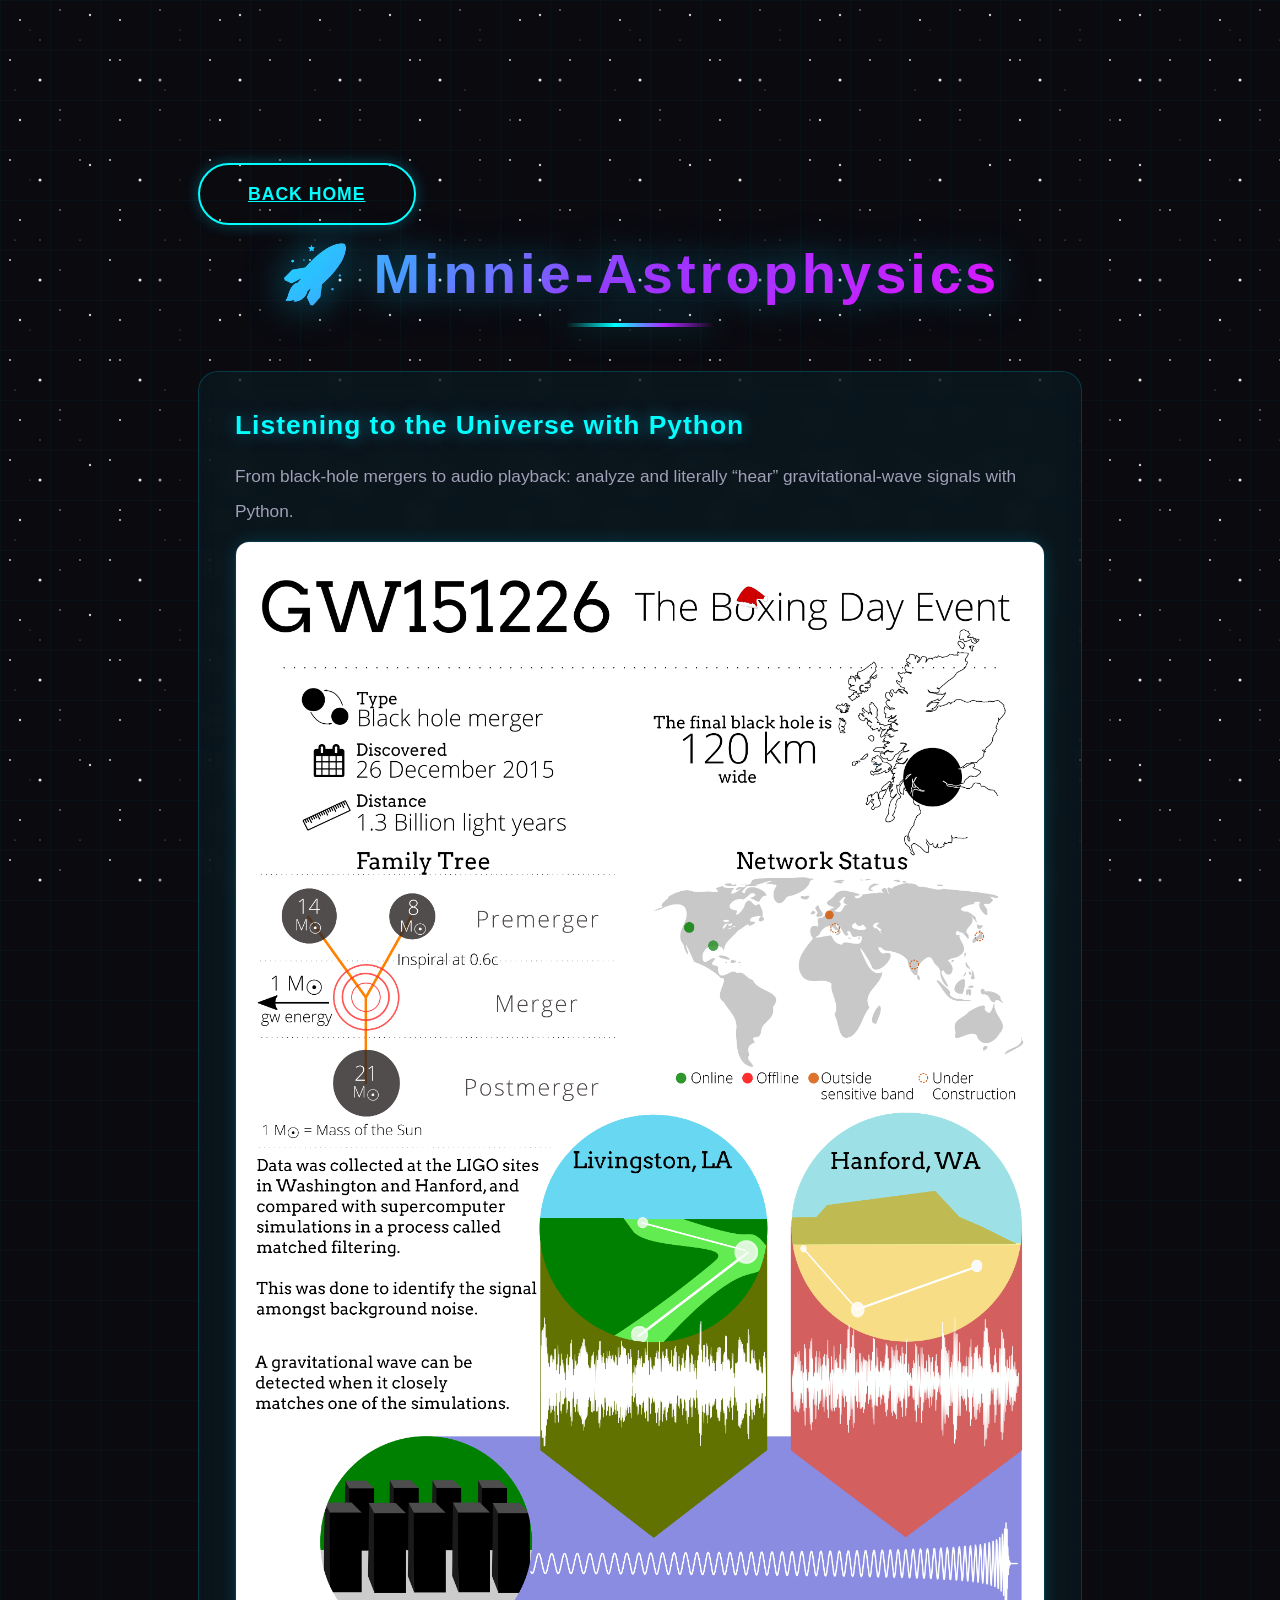
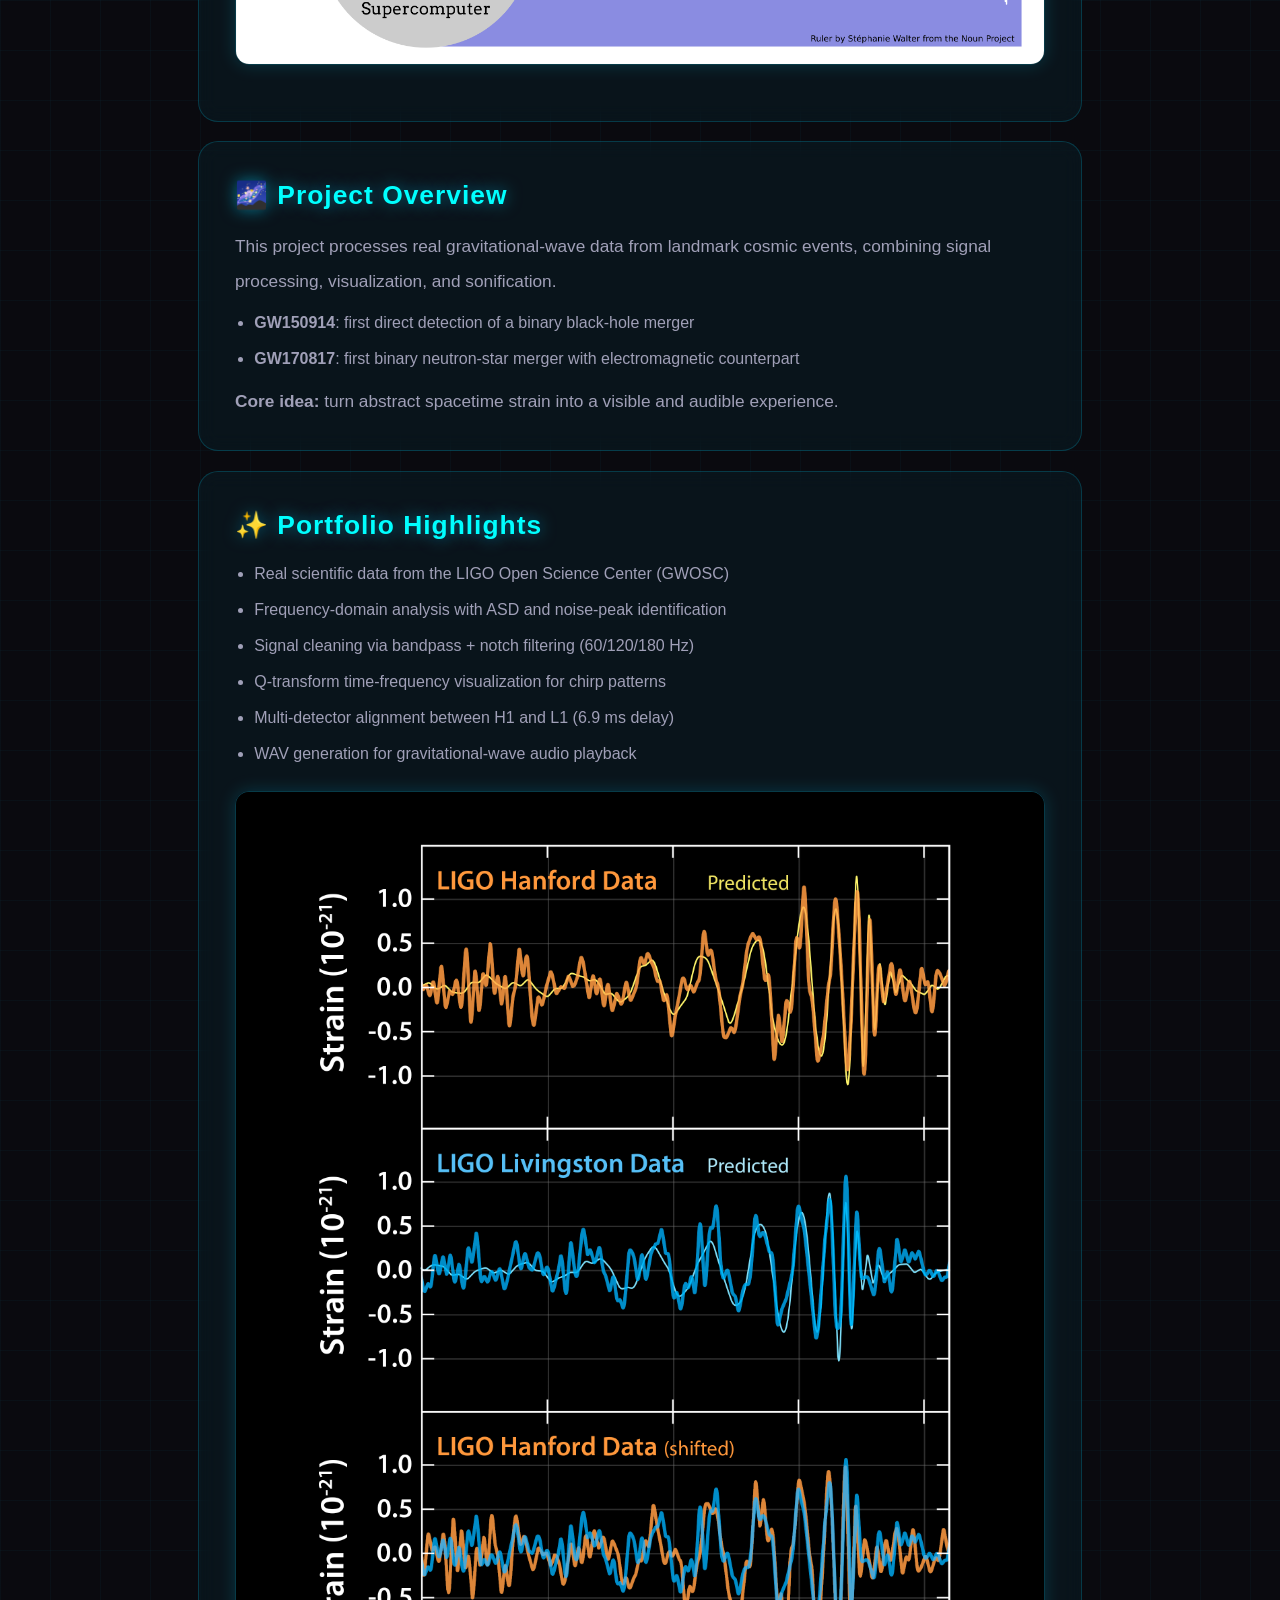
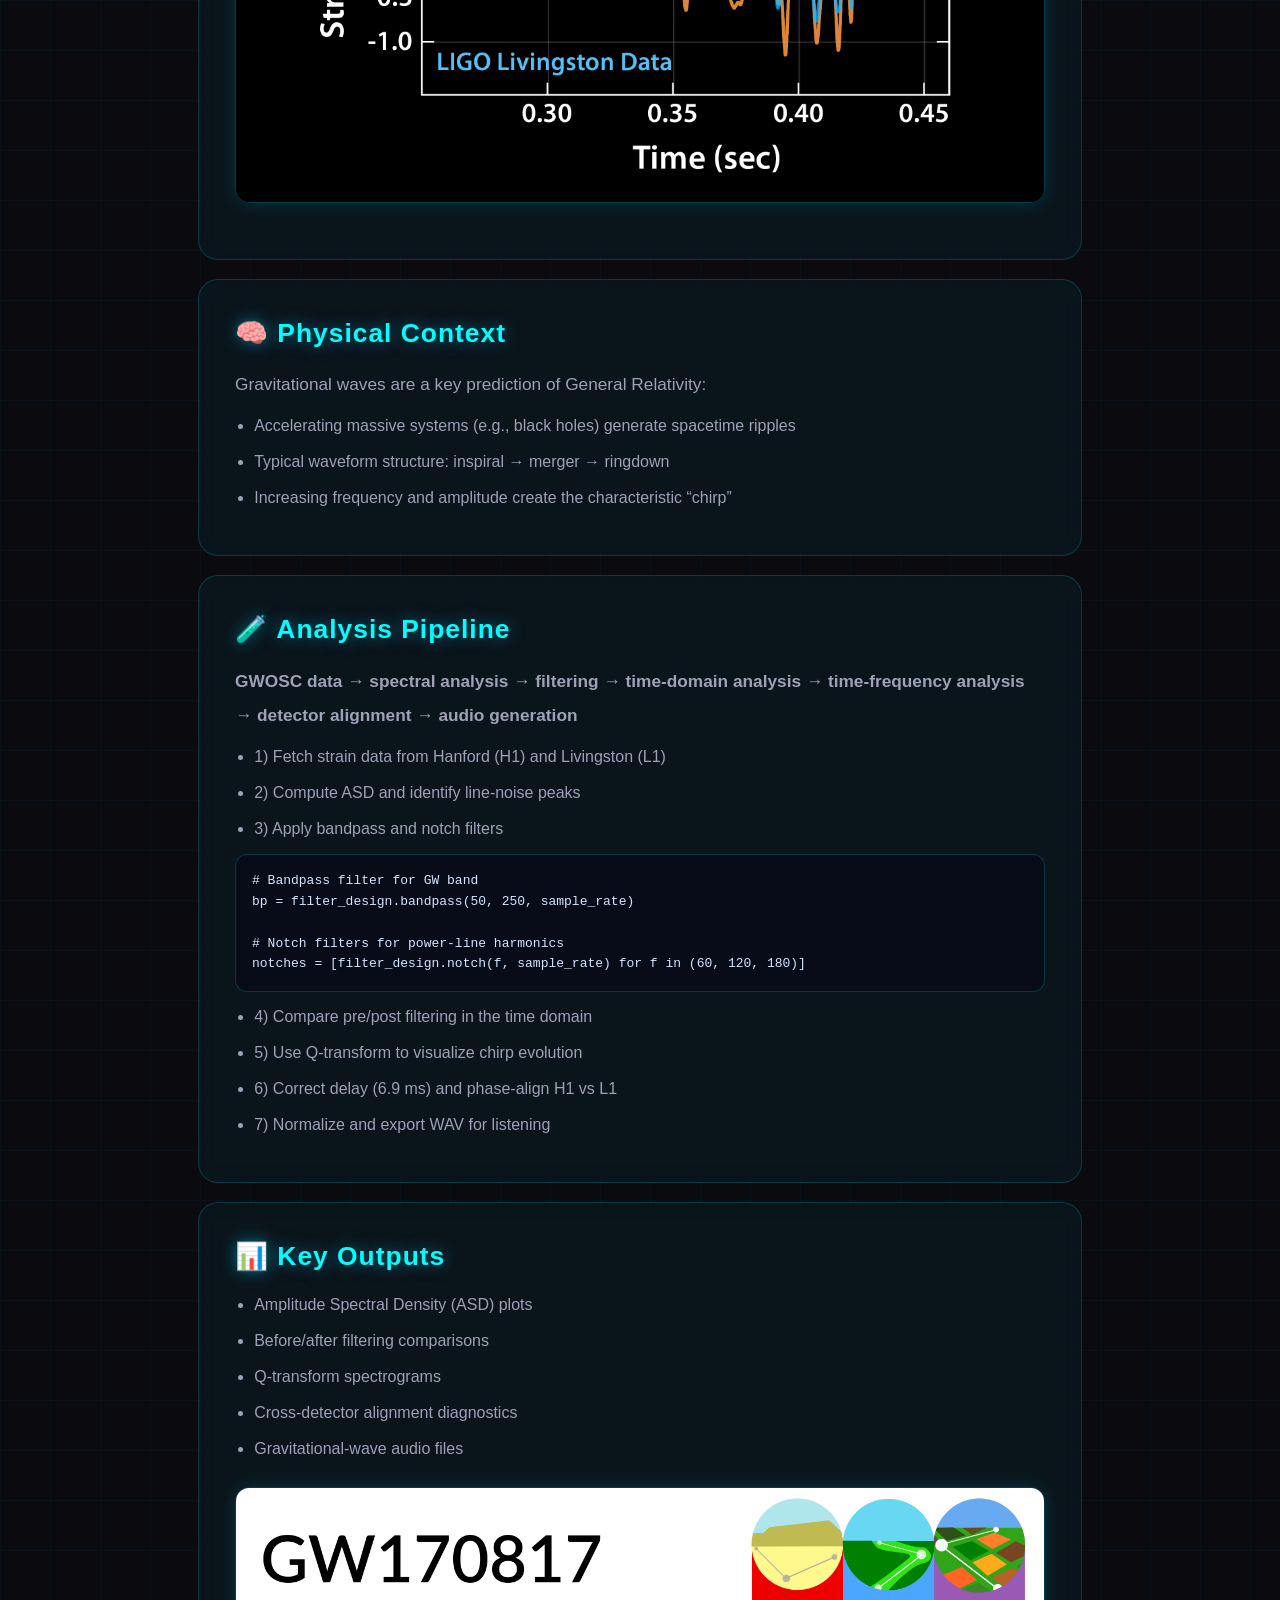
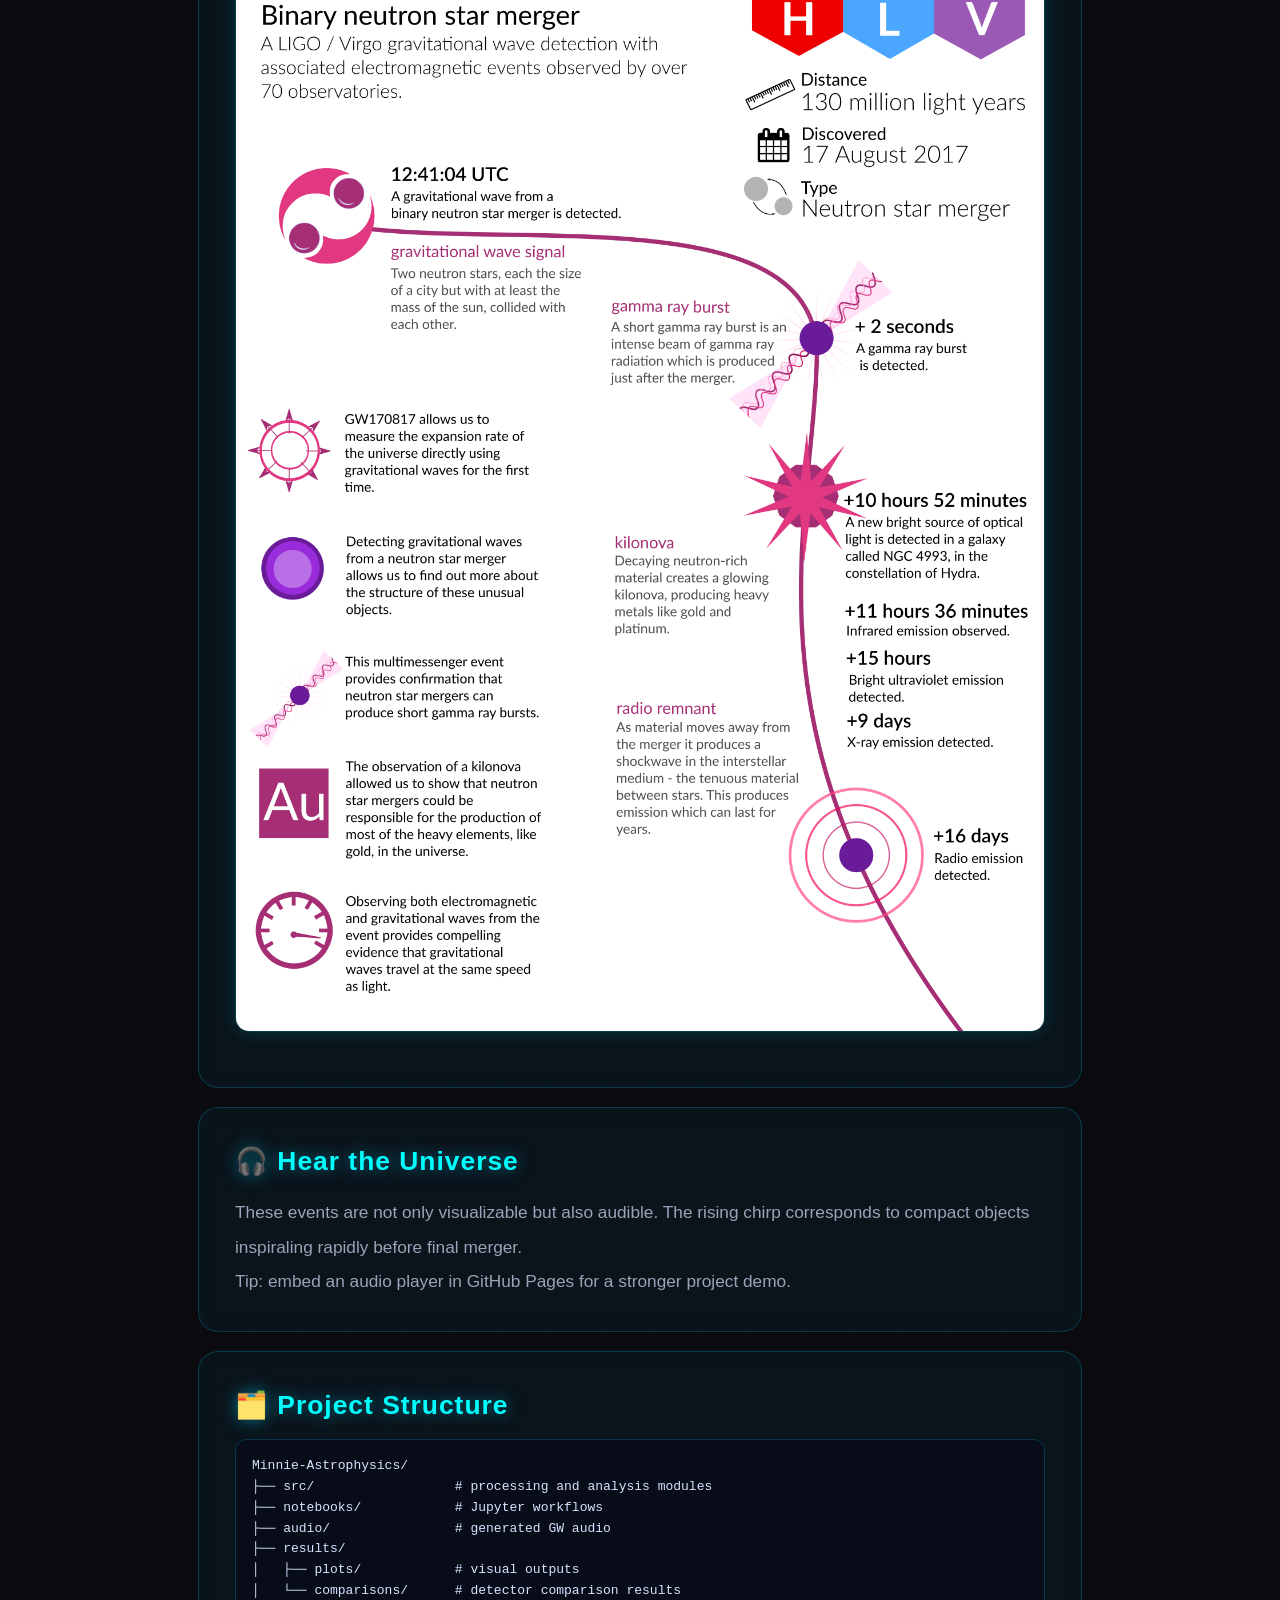
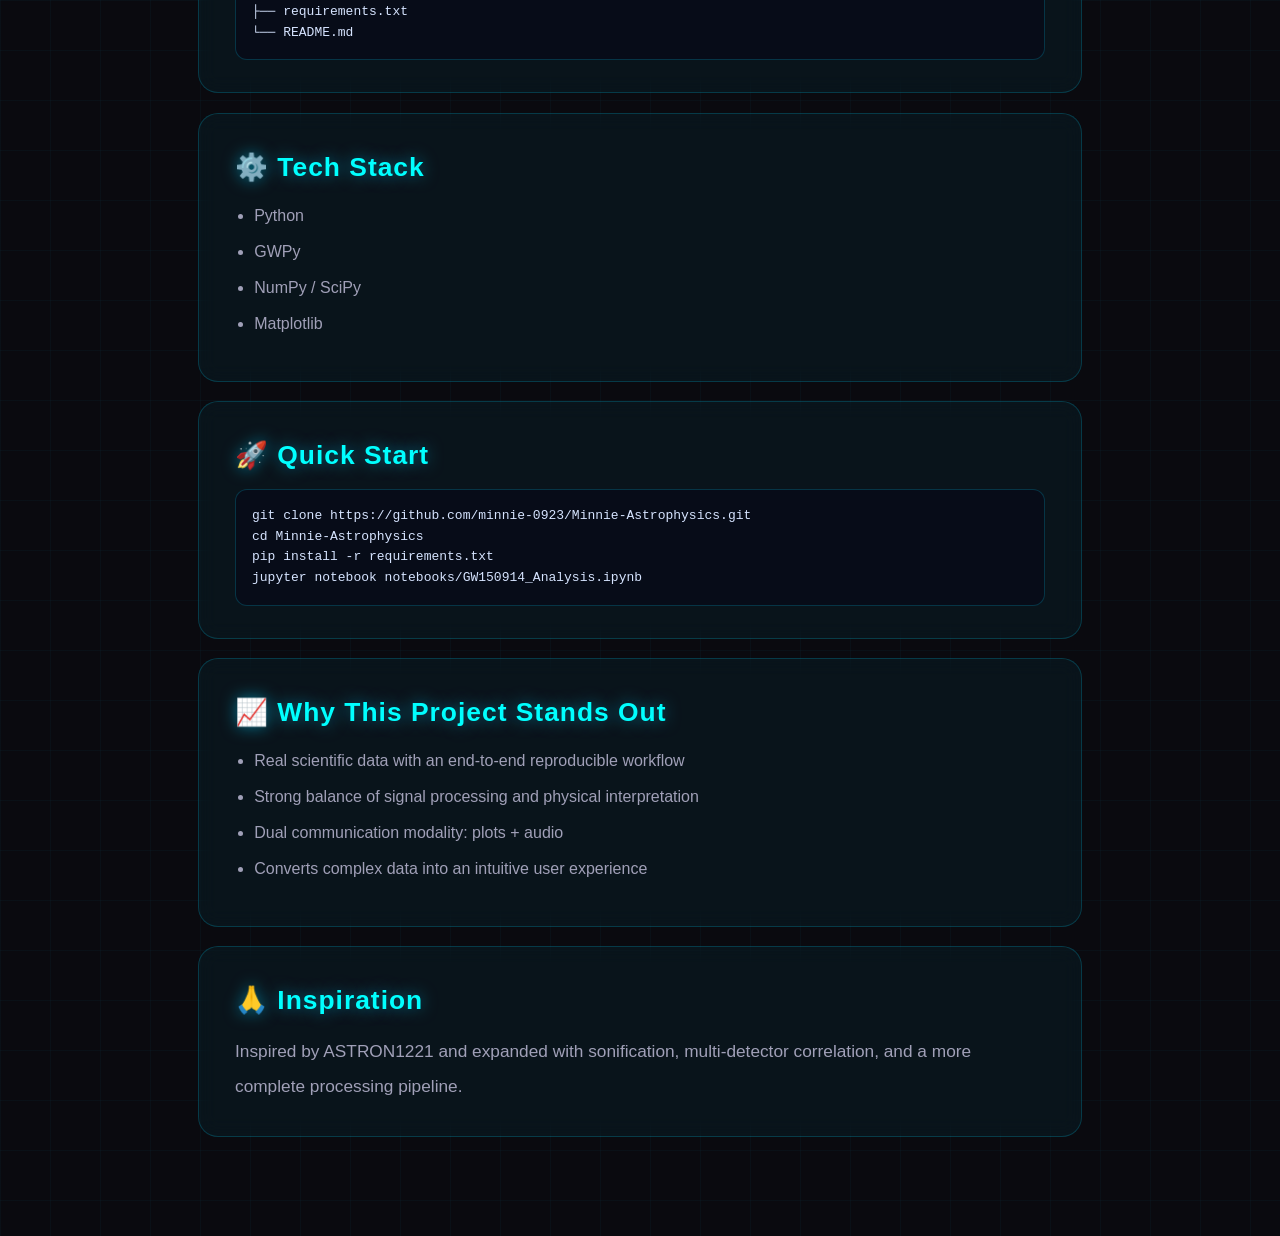
==== minnie-astrophysics.html @ 8b3b0488 "Replace repository with local Astronomy exploration site Made-with: Cursor" ====
<!DOCTYPE html>
<html lang="en">
<head>
    <meta charset="UTF-8">
    <meta name="viewport" content="width=device-width, initial-scale=1.0">
    <title>Minnie-Astrophysics Project Details</title>
    <link rel="stylesheet" href="styles.css">
    <style>
        .project-article { max-width: 980px; margin: 0 auto; }
        .project-article .about-block { margin-bottom: 1.2rem; }
        .project-article h3 { margin-bottom: 0.8rem; color: var(--neon-cyan); }
        .project-article ul { margin: 0.6rem 0 0.6rem 1.2rem; color: var(--text-secondary); line-height: 1.9; }
        .project-article li { margin-bottom: 0.35rem; }
        .project-article pre {
            background: rgba(8, 12, 25, 0.85);
            border: 1px solid var(--border-color);
            border-radius: 12px;
            padding: 1rem;
            overflow-x: auto;
            color: #d6e4ff;
            line-height: 1.6;
        }
        .pipeline { color: var(--text-primary); font-weight: 600; margin: 0.5rem 0 0.4rem; }
        .project-photo {
            width: 100%;
            border-radius: 14px;
            border: 1px solid var(--border-color);
            margin: 0.8rem 0 1rem;
            box-shadow: 0 0 18px rgba(0, 212, 255, 0.18);
        }
    </style>
</head>
<body>
    <div class="stars"></div>
    <div class="stars2"></div>
    <div class="stars3"></div>

    <main class="main-content">
        <section class="tab-content active">
            <div class="content-wrapper project-article">
                <a class="btn btn-secondary" href="index.html">Back Home</a>
                <h2 class="section-title" style="margin-top:2rem;">🚀 Minnie-Astrophysics</h2>

                <div class="about-block">
                    <h3>Listening to the Universe with Python</h3>
                    <p>From black-hole mergers to audio playback: analyze and literally “hear” gravitational-wave signals with Python.</p>
                    <img class="project-photo" src="assets/images/project/ligo-gw-style.png" alt="LIGO infographic image">
                </div>

                <div class="about-block">
                    <h3>🌌 Project Overview</h3>
                    <p>This project processes real gravitational-wave data from landmark cosmic events, combining signal processing, visualization, and sonification.</p>
                    <ul>
                        <li><strong>GW150914</strong>: first direct detection of a binary black-hole merger</li>
                        <li><strong>GW170817</strong>: first binary neutron-star merger with electromagnetic counterpart</li>
                    </ul>
                    <p><strong>Core idea:</strong> turn abstract spacetime strain into a visible and audible experience.</p>
                </div>

                <div class="about-block">
                    <h3>✨ Portfolio Highlights</h3>
                    <ul>
                        <li>Real scientific data from the LIGO Open Science Center (GWOSC)</li>
                        <li>Frequency-domain analysis with ASD and noise-peak identification</li>
                        <li>Signal cleaning via bandpass + notch filtering (60/120/180 Hz)</li>
                        <li>Q-transform time-frequency visualization for chirp patterns</li>
                        <li>Multi-detector alignment between H1 and L1 (6.9 ms delay)</li>
                        <li>WAV generation for gravitational-wave audio playback</li>
                    </ul>
                    <img class="project-photo" src="assets/images/project/gw150914.png" alt="GW150914 project image">
                </div>

                <div class="about-block">
                    <h3>🧠 Physical Context</h3>
                    <p>Gravitational waves are a key prediction of General Relativity:</p>
                    <ul>
                        <li>Accelerating massive systems (e.g., black holes) generate spacetime ripples</li>
                        <li>Typical waveform structure: inspiral → merger → ringdown</li>
                        <li>Increasing frequency and amplitude create the characteristic “chirp”</li>
                    </ul>
                </div>

                <div class="about-block">
                    <h3>🧪 Analysis Pipeline</h3>
                    <p class="pipeline">GWOSC data → spectral analysis → filtering → time-domain analysis → time-frequency analysis → detector alignment → audio generation</p>
                    <ul>
                        <li>1) Fetch strain data from Hanford (H1) and Livingston (L1)</li>
                        <li>2) Compute ASD and identify line-noise peaks</li>
                        <li>3) Apply bandpass and notch filters</li>
                    </ul>
                    <pre># Bandpass filter for GW band
bp = filter_design.bandpass(50, 250, sample_rate)

# Notch filters for power-line harmonics
notches = [filter_design.notch(f, sample_rate) for f in (60, 120, 180)]</pre>
                    <ul>
                        <li>4) Compare pre/post filtering in the time domain</li>
                        <li>5) Use Q-transform to visualize chirp evolution</li>
                        <li>6) Correct delay (6.9 ms) and phase-align H1 vs L1</li>
                        <li>7) Normalize and export WAV for listening</li>
                    </ul>
                </div>

                <div class="about-block">
                    <h3>📊 Key Outputs</h3>
                    <ul>
                        <li>Amplitude Spectral Density (ASD) plots</li>
                        <li>Before/after filtering comparisons</li>
                        <li>Q-transform spectrograms</li>
                        <li>Cross-detector alignment diagnostics</li>
                        <li>Gravitational-wave audio files</li>
                    </ul>
                    <img class="project-photo" src="assets/images/project/gw170817.png" alt="GW170817 project image">
                </div>

                <div class="about-block">
                    <h3>🎧 Hear the Universe</h3>
                    <p>These events are not only visualizable but also audible. The rising chirp corresponds to compact objects inspiraling rapidly before final merger.</p>
                    <p>Tip: embed an audio player in GitHub Pages for a stronger project demo.</p>
                </div>

                <div class="about-block">
                    <h3>🗂️ Project Structure</h3>
                    <pre>Minnie-Astrophysics/
├── src/                  # processing and analysis modules
├── notebooks/            # Jupyter workflows
├── audio/                # generated GW audio
├── results/
│   ├── plots/            # visual outputs
│   └── comparisons/      # detector comparison results
├── requirements.txt
└── README.md</pre>
                </div>

                <div class="about-block">
                    <h3>⚙️ Tech Stack</h3>
                    <ul>
                        <li>Python</li>
                        <li>GWPy</li>
                        <li>NumPy / SciPy</li>
                        <li>Matplotlib</li>
                    </ul>
                </div>

                <div class="about-block">
                    <h3>🚀 Quick Start</h3>
                    <pre>git clone https://github.com/minnie-0923/Minnie-Astrophysics.git
cd Minnie-Astrophysics
pip install -r requirements.txt
jupyter notebook notebooks/GW150914_Analysis.ipynb</pre>
                </div>

                <div class="about-block">
                    <h3>📈 Why This Project Stands Out</h3>
                    <ul>
                        <li>Real scientific data with an end-to-end reproducible workflow</li>
                        <li>Strong balance of signal processing and physical interpretation</li>
                        <li>Dual communication modality: plots + audio</li>
                        <li>Converts complex data into an intuitive user experience</li>
                    </ul>
                </div>

                <div class="about-block">
                    <h3>🙏 Inspiration</h3>
                    <p>Inspired by ASTRON1221 and expanded with sonification, multi-detector correlation, and a more complete processing pipeline.</p>
                </div>
            </div>
        </section>
    </main>
</body>
</html>
---- styles.css ----
* {
    margin: 0;
    padding: 0;
    box-sizing: border-box;
}

:root {
    --primary-color: #00d4ff;
    --secondary-color: #7c3aed;
    --accent-color: #ff006e;
    --neon-cyan: #00ffff;
    --neon-purple: #b026ff;
    --neon-pink: #ff00ff;
    --bg-dark: #0a0a0f;
    --bg-darker: #050508;
    --text-primary: #ffffff;
    --text-secondary: #a0a0b8;
    --card-bg: rgba(0, 212, 255, 0.05);
    --border-color: rgba(0, 212, 255, 0.2);
    --glow-color: rgba(0, 212, 255, 0.5);
}

body {
    font-family: 'Segoe UI', 'Microsoft YaHei', Tahoma, Geneva, Verdana, sans-serif;
    background: var(--bg-dark);
    background-image: 
        linear-gradient(rgba(0, 212, 255, 0.03) 1px, transparent 1px),
        linear-gradient(90deg, rgba(0, 212, 255, 0.03) 1px, transparent 1px);
    background-size: 50px 50px;
    color: var(--text-primary);
    line-height: 1.6;
    overflow-x: hidden;
    position: relative;
    min-height: 100vh;
}

/* 星空背景动画 */
.stars, .stars2, .stars3 {
    position: fixed;
    top: 0;
    left: 0;
    width: 100%;
    height: 100%;
    pointer-events: none;
    z-index: 0;
}

.stars {
    background: transparent url('data:image/svg+xml,<svg xmlns="http://www.w3.org/2000/svg" width="100" height="100"><circle cx="20" cy="20" r="1" fill="white" opacity="0.8"/><circle cx="80" cy="40" r="0.5" fill="white" opacity="0.6"/><circle cx="40" cy="80" r="1.5" fill="white" opacity="0.9"/><circle cx="60" cy="10" r="0.8" fill="white" opacity="0.7"/><circle cx="10" cy="60" r="1" fill="white" opacity="0.8"/></svg>') repeat;
    animation: moveStars 200s linear infinite;
}

.stars2 {
    background: transparent url('data:image/svg+xml,<svg xmlns="http://www.w3.org/2000/svg" width="150" height="150"><circle cx="30" cy="30" r="0.5" fill="white" opacity="0.5"/><circle cx="120" cy="60" r="1" fill="white" opacity="0.7"/><circle cx="60" cy="120" r="0.8" fill="white" opacity="0.6"/><circle cx="90" cy="15" r="1.2" fill="white" opacity="0.8"/><circle cx="15" cy="90" r="0.6" fill="white" opacity="0.5"/></svg>') repeat;
    animation: moveStars 150s linear infinite;
}

.stars3 {
    background: transparent url('data:image/svg+xml,<svg xmlns="http://www.w3.org/2000/svg" width="200" height="200"><circle cx="40" cy="40" r="0.8" fill="white" opacity="0.4"/><circle cx="160" cy="80" r="1.5" fill="white" opacity="0.6"/><circle cx="80" cy="160" r="1" fill="white" opacity="0.5"/><circle cx="120" cy="20" r="0.7" fill="white" opacity="0.4"/><circle cx="20" cy="120" r="1.2" fill="white" opacity="0.5"/></svg>') repeat;
    animation: moveStars 100s linear infinite;
}

@keyframes moveStars {
    from {
        transform: translateY(0);
    }
    to {
        transform: translateY(-2000px);
    }
}

/* 导航栏 */
.navbar {
    position: fixed;
    top: 0;
    width: 100%;
    background: rgba(10, 10, 15, 0.9);
    backdrop-filter: blur(30px);
    border-bottom: 1px solid var(--border-color);
    box-shadow: 0 8px 40px rgba(0, 212, 255, 0.15), 0 0 100px rgba(0, 212, 255, 0.05);
    z-index: 1000;
    padding: 1.5rem 0;
}

.nav-container {
    max-width: 1400px;
    margin: 0 auto;
    display: flex;
    justify-content: space-between;
    align-items: center;
    padding: 0 3rem;
}

.logo {
    display: flex;
    align-items: center;
    gap: 1rem;
    position: relative;
    cursor: pointer;
    transition: all 0.3s ease;
}

.logo:hover {
    transform: scale(1.02);
}

.logo-icon-wrapper {
    position: relative;
    width: 60px;
    height: 60px;
    display: flex;
    align-items: center;
    justify-content: center;
}

.logo-icon {
    width: 100%;
    height: 100%;
    filter: drop-shadow(0 0 15px var(--glow-color));
    animation: logo-rotate 20s linear infinite;
}

.logo-icon .orbit {
    animation: orbit-rotate 15s linear infinite;
    filter: drop-shadow(0 0 5px var(--glow-color));
}

.logo-icon .orbit-2 {
    animation: orbit-rotate-reverse 12s linear infinite;
}

.logo-icon .core {
    animation: core-pulse 3s ease-in-out infinite;
    filter: drop-shadow(0 0 10px var(--glow-color));
}

.logo-icon .star {
    animation: star-twinkle 2s ease-in-out infinite;
    filter: drop-shadow(0 0 8px var(--glow-color));
}

.logo-icon .star-1 {
    animation-delay: 0s;
}

.logo-icon .star-2 {
    animation-delay: 0.5s;
}

.logo-icon .star-3 {
    animation-delay: 1s;
}

.logo-icon .star-4 {
    animation-delay: 1.5s;
}

@keyframes logo-rotate {
    from {
        transform: rotate(0deg);
    }
    to {
        transform: rotate(360deg);
    }
}

@keyframes orbit-rotate {
    from {
        transform: rotate(0deg);
        transform-origin: 50px 50px;
    }
    to {
        transform: rotate(360deg);
        transform-origin: 50px 50px;
    }
}

@keyframes orbit-rotate-reverse {
    from {
        transform: rotate(360deg);
        transform-origin: 50px 50px;
    }
    to {
        transform: rotate(0deg);
        transform-origin: 50px 50px;
    }
}

@keyframes core-pulse {
    0%, 100% {
        r: 8;
        opacity: 1;
    }
    50% {
        r: 10;
        opacity: 0.8;
    }
}

@keyframes star-twinkle {
    0%, 100% {
        opacity: 1;
        r: 2;
    }
    50% {
        opacity: 0.3;
        r: 1.5;
    }
}

.logo-text-wrapper {
    display: flex;
    flex-direction: column;
    gap: 0.2rem;
}

.logo-text {
    font-size: 1.8rem;
    font-weight: 700;
    color: var(--text-primary);
    text-shadow: 0 0 15px var(--glow-color), 0 0 30px rgba(0, 212, 255, 0.5);
    letter-spacing: 2px;
    line-height: 1.2;
    background: linear-gradient(135deg, var(--neon-cyan), var(--neon-purple), var(--neon-pink));
    -webkit-background-clip: text;
    -webkit-text-fill-color: transparent;
    background-clip: text;
    position: relative;
}

.logo-subtitle {
    font-size: 0.65rem;
    font-weight: 400;
    color: var(--text-secondary);
    letter-spacing: 3px;
    text-transform: uppercase;
    opacity: 0.8;
    font-family: 'Courier New', monospace;
}

.nav-menu {
    display: flex;
    list-style: none;
    gap: 2rem;
}

.nav-link {
    color: var(--text-secondary);
    text-decoration: none;
    font-size: 1rem;
    transition: all 0.3s ease;
    position: relative;
    padding: 0.5rem 0;
}

.nav-link::after {
    content: '';
    position: absolute;
    bottom: 0;
    left: 0;
    width: 0;
    height: 2px;
    background: linear-gradient(90deg, var(--neon-cyan), var(--neon-purple));
    box-shadow: 0 0 10px var(--glow-color);
    transition: width 0.3s ease;
}

.nav-link:hover,
.nav-link.active {
    color: var(--neon-cyan);
    text-shadow: 0 0 10px var(--glow-color);
}

.nav-link:hover::after,
.nav-link.active::after {
    width: 100%;
}

/* 主内容区域 */
.main-content {
    position: relative;
    z-index: 1;
    margin-top: 100px;
    min-height: calc(100vh - 100px);
}

.tab-content {
    display: none;
    animation: fadeIn 0.5s ease-in;
}

.tab-content.active {
    display: block;
}

@keyframes fadeIn {
    from {
        opacity: 0;
        transform: translateY(20px);
    }
    to {
        opacity: 1;
        transform: translateY(0);
    }
}

.content-wrapper {
    max-width: 1400px;
    margin: 0 auto;
    padding: 5rem 3rem;
}

.section-title {
    font-size: 3.5rem;
    margin-bottom: 4rem;
    text-align: center;
    background: linear-gradient(135deg, var(--neon-cyan), var(--neon-purple), var(--neon-pink));
    -webkit-background-clip: text;
    -webkit-text-fill-color: transparent;
    background-clip: text;
    text-shadow: 0 0 40px var(--glow-color);
    position: relative;
    font-weight: 800;
    letter-spacing: 4px;
    line-height: 1.2;
}

.section-title::after {
    content: '';
    position: absolute;
    bottom: -20px;
    left: 50%;
    transform: translateX(-50%);
    width: 150px;
    height: 4px;
    background: linear-gradient(90deg, transparent, var(--neon-cyan), var(--neon-purple), transparent);
    box-shadow: 0 0 30px var(--glow-color);
    border-radius: 2px;
}

/* 主页样式 */
.hero-section {
    text-align: center;
    padding: 8rem 3rem;
    max-width: 1200px;
    margin: 0 auto;
}

.hero-title {
    font-size: 5.5rem;
    font-weight: 900;
    margin-bottom: 2.5rem;
    line-height: 1.1;
    letter-spacing: 3px;
}

.title-line {
    display: block;
    background: linear-gradient(135deg, var(--neon-cyan), var(--neon-purple), var(--neon-pink));
    -webkit-background-clip: text;
    -webkit-text-fill-color: transparent;
    background-clip: text;
    text-shadow: 0 0 8px rgba(0, 212, 255, 0.3);
    animation: glow-pulse 3s ease-in-out infinite;
}

@keyframes glow-pulse {
    0%, 100% {
        filter: drop-shadow(0 0 2px rgba(0, 212, 255, 0.3));
    }
    50% {
        filter: drop-shadow(0 0 5px rgba(0, 212, 255, 0.4));
    }
}

.hero-subtitle {
    font-size: 1.8rem;
    color: var(--text-secondary);
    margin-bottom: 3.5rem;
    letter-spacing: 1px;
    line-height: 1.6;
    font-weight: 300;
}

.hero-buttons {
    display: flex;
    gap: 1.5rem;
    justify-content: center;
    flex-wrap: wrap;
    margin-top: 2rem;
}

.btn {
    padding: 1.2rem 3rem;
    font-size: 1.1rem;
    border: none;
    border-radius: 50px;
    cursor: pointer;
    transition: all 0.3s ease;
    font-weight: 700;
    letter-spacing: 1px;
    text-transform: uppercase;
}

.btn-primary {
    background: linear-gradient(135deg, var(--neon-cyan), var(--neon-purple));
    color: var(--text-primary);
    box-shadow: 0 4px 20px var(--glow-color), 0 0 30px rgba(0, 212, 255, 0.3);
    border: 1px solid var(--neon-cyan);
    position: relative;
    overflow: hidden;
}

.btn-primary::before {
    content: '';
    position: absolute;
    top: 0;
    left: -100%;
    width: 100%;
    height: 100%;
    background: linear-gradient(90deg, transparent, rgba(255, 255, 255, 0.3), transparent);
    transition: left 0.5s;
}

.btn-primary:hover::before {
    left: 100%;
}

.btn-primary:hover {
    transform: translateY(-2px);
    box-shadow: 0 6px 30px var(--glow-color), 0 0 40px rgba(0, 212, 255, 0.5);
    border-color: var(--neon-cyan);
}

.btn-secondary {
    background: transparent;
    color: var(--neon-cyan);
    border: 2px solid var(--neon-cyan);
    box-shadow: 0 0 15px rgba(0, 212, 255, 0.3);
}

.btn-secondary:hover {
    background: rgba(0, 212, 255, 0.1);
    transform: translateY(-2px);
    box-shadow: 0 0 25px var(--glow-color);
    text-shadow: 0 0 10px var(--glow-color);
}

.btn-block {
    width: 100%;
}

/* 功能卡片网格 */
.features-grid {
    display: grid;
    grid-template-columns: repeat(auto-fit, minmax(280px, 1fr));
    gap: 3rem;
    padding: 5rem 3rem;
    max-width: 1400px;
    margin: 0 auto;
}

.feature-card {
    background: var(--card-bg);
    border: 1px solid var(--border-color);
    border-radius: 20px;
    padding: 3rem 2.5rem;
    text-align: center;
    transition: all 0.4s ease;
    backdrop-filter: blur(15px);
    position: relative;
    overflow: hidden;
}

.feature-image {
    width: 100%;
    height: 190px;
    object-fit: cover;
    border-radius: 14px;
    margin-bottom: 1.25rem;
    border: 0;
    box-shadow: none;
}

.feature-image-blend {
    mix-blend-mode: screen;
    opacity: 0.95;
}

.jupiter-full {
    object-fit: contain;
    object-position: center center;
}

.mars-full {
    object-fit: contain;
    object-position: center center;
}

.celestial-gallery {
    display: grid;
    grid-template-columns: repeat(auto-fit, minmax(280px, 1fr));
    gap: 2rem;
    padding: 2rem 3rem 4rem;
    max-width: 1400px;
    margin: 0 auto;
}

.celestial-link-card {
    display: block;
    border-radius: 18px;
    overflow: hidden;
    border: 1px solid rgba(0, 212, 255, 0.18);
    background: rgba(255, 255, 255, 0.02);
    transition: transform 0.25s ease, box-shadow 0.25s ease, border-color 0.25s ease;
}

.celestial-link-card .feature-image {
    height: 260px;
    margin: 0;
    border-radius: 0;
}

.celestial-link-card:hover {
    transform: translateY(-6px);
    border-color: var(--neon-cyan);
    box-shadow: 0 0 28px rgba(0, 212, 255, 0.25);
}

.feature-card::before {
    content: '';
    position: absolute;
    top: -50%;
    left: -50%;
    width: 200%;
    height: 200%;
    background: radial-gradient(circle, rgba(0, 212, 255, 0.1) 0%, transparent 70%);
    opacity: 0;
    transition: opacity 0.3s;
}

.feature-card:hover {
    transform: translateY(-10px);
    border-color: var(--neon-cyan);
    box-shadow: 0 10px 40px var(--glow-color), 0 0 60px rgba(0, 212, 255, 0.2);
}

.feature-card:hover::before {
    opacity: 1;
}

.feature-icon {
    font-size: 4rem;
    margin-bottom: 1.5rem;
    filter: drop-shadow(0 0 15px var(--glow-color));
}

.feature-card h3 {
    font-size: 1.8rem;
    margin-bottom: 1.2rem;
    color: var(--text-primary);
    font-weight: 700;
    letter-spacing: 1px;
}

.feature-card p {
    color: var(--text-secondary);
    font-size: 1.05rem;
    line-height: 1.8;
}

.telescope-zone {
    max-width: 900px;
    margin: 1rem auto 0;
    padding: 2.5rem;
    text-align: center;
    background: var(--card-bg);
    border: 1px solid var(--border-color);
    border-radius: 20px;
    backdrop-filter: blur(10px);
}

.telescope-zone h2 {
    font-size: 2rem;
    margin-bottom: 0.8rem;
    color: var(--neon-cyan);
}

.telescope-zone p {
    color: var(--text-secondary);
    margin-bottom: 1.4rem;
}

.telescope-btn {
    border: 1px solid var(--neon-cyan);
    color: var(--text-primary);
    background: linear-gradient(135deg, rgba(0, 212, 255, 0.25), rgba(176, 38, 255, 0.25));
    border-radius: 999px;
    padding: 0.85rem 2rem 0.95rem;
    font-size: 1rem;
    font-weight: 700;
    cursor: pointer;
    transition: transform 0.2s ease, box-shadow 0.2s ease;
    display: inline-flex;
    align-items: center;
    justify-content: center;
    gap: 0.55rem;
}

.telescope-btn:hover {
    transform: translateY(-2px);
    box-shadow: 0 0 24px var(--glow-color);
}

.telescope-icon {
    font-size: 1.7rem;
    line-height: 1;
    transform: translateY(1px);
}

.telescope-label {
    line-height: 1;
}

.model-modal {
    position: fixed;
    inset: 0;
    background: rgba(0, 0, 0, 0.75);
    display: none;
    align-items: center;
    justify-content: center;
    z-index: 1200;
    padding: 2rem;
}

.model-modal.show {
    display: flex;
}

.model-modal-content {
    width: min(1100px, 100%);
    background: #070b16;
    border: 1px solid var(--border-color);
    border-radius: 18px;
    padding: 1rem 1rem 1.2rem;
    position: relative;
}

.model-modal-content h3 {
    margin: 0.3rem 0 1rem;
    text-align: center;
    color: var(--text-primary);
    font-size: 1.25rem;
}

.model-modal-content iframe {
    width: 100%;
    height: min(70vh, 620px);
    border: 0;
    border-radius: 12px;
}

.model-close {
    position: absolute;
    top: 0.4rem;
    right: 0.7rem;
    border: none;
    background: transparent;
    color: var(--text-primary);
    font-size: 2rem;
    line-height: 1;
    cursor: pointer;
}

.detail-page {
    max-width: 1000px;
    margin: 0 auto;
}

.detail-hero-image {
    height: 420px;
    max-width: 1000px;
    margin: 0 auto 2rem;
    display: block;
    border-radius: 18px;
    object-fit: contain;
    object-position: center center;
    /* 用渐变底板配合混合模式，弱化图片黑底并呈现透明融合效果 */
    background:
        radial-gradient(circle at 50% 50%, rgba(0, 212, 255, 0.35) 0%, rgba(124, 58, 237, 0.18) 45%, rgba(10, 10, 15, 0) 85%),
        transparent;
    mix-blend-mode: screen;
    opacity: 0.98;
}

.resource-links {
    margin-top: 1.5rem;
    display: flex;
    flex-wrap: wrap;
    gap: 0.8rem;
}

.resource-link {
    display: inline-block;
    padding: 0.6rem 1rem;
    border: 1px solid var(--border-color);
    border-radius: 999px;
    color: var(--neon-cyan);
    text-decoration: none;
    background: rgba(0, 212, 255, 0.08);
    transition: all 0.2s ease;
}

.resource-link:hover {
    border-color: var(--neon-cyan);
    box-shadow: 0 0 14px var(--glow-color);
}

.detail-nav {
    margin-top: 1.6rem;
    display: flex;
    justify-content: space-between;
    gap: 0.8rem;
    flex-wrap: wrap;
}

/* 关于我们页面 */
.about-sections {
    display: flex;
    flex-direction: column;
    gap: 2.5rem;
    max-width: 880px;
    margin: 0 auto;
}

.about-block {
    background: var(--card-bg);
    border: 1px solid var(--border-color);
    border-radius: 20px;
    padding: 2rem 2.25rem;
    backdrop-filter: blur(10px);
    transition: border-color 0.3s ease, box-shadow 0.3s ease;
}

.about-block:hover {
    border-color: rgba(0, 212, 255, 0.35);
    box-shadow: 0 0 24px rgba(0, 212, 255, 0.08);
}

.about-block h3 {
    font-size: 1.65rem;
    margin-bottom: 1.25rem;
    color: var(--neon-cyan);
    text-shadow: 0 0 16px var(--glow-color);
    font-weight: 700;
    letter-spacing: 1px;
}

.about-block p {
    color: var(--text-secondary);
    margin: 0;
    line-height: 2;
    font-size: 1.08rem;
}

.about-mission-body strong {
    color: var(--text-primary);
    font-weight: 600;
    margin-right: 0.35rem;
}

.about-mission-body br + strong {
    display: inline-block;
    margin-top: 0.75rem;
}

/* 项目介绍页面 */
.projects-grid {
    display: grid;
    grid-template-columns: repeat(auto-fit, minmax(320px, 1fr));
    gap: 3rem;
}

.project-card {
    background: var(--card-bg);
    border: 1px solid var(--border-color);
    border-radius: 15px;
    overflow: hidden;
    transition: all 0.3s ease;
    backdrop-filter: blur(10px);
    position: relative;
}

.project-card::after {
    content: '';
    position: absolute;
    top: 0;
    left: 0;
    right: 0;
    bottom: 0;
    border: 1px solid transparent;
    border-radius: 15px;
    background: linear-gradient(135deg, var(--neon-cyan), var(--neon-purple)) border-box;
    -webkit-mask: linear-gradient(#fff 0 0) padding-box, linear-gradient(#fff 0 0);
    -webkit-mask-composite: destination-out;
    mask: linear-gradient(#fff 0 0) padding-box, linear-gradient(#fff 0 0);
    mask-composite: exclude;
    opacity: 0;
    transition: opacity 0.3s;
    pointer-events: none;
}

.project-card:hover {
    transform: translateY(-10px);
    border-color: var(--neon-cyan);
    box-shadow: 0 10px 40px var(--glow-color), 0 0 60px rgba(0, 212, 255, 0.2);
}

.project-card:hover::after {
    opacity: 1;
}

.project-image {
    height: 200px;
    background: linear-gradient(135deg, var(--neon-cyan), var(--neon-purple), var(--neon-pink));
    display: flex;
    align-items: center;
    justify-content: center;
    position: relative;
    overflow: hidden;
}

.project-image::before {
    content: '';
    position: absolute;
    top: -50%;
    left: -50%;
    width: 200%;
    height: 200%;
    background: radial-gradient(circle, rgba(255, 255, 255, 0.1) 0%, transparent 70%);
    animation: rotate 10s linear infinite;
}

@keyframes rotate {
    from {
        transform: rotate(0deg);
    }
    to {
        transform: rotate(360deg);
    }
}

.project-icon {
    font-size: 5rem;
}

.project-info {
    padding: 2.5rem;
}

.project-info h3 {
    font-size: 1.8rem;
    margin-bottom: 1.2rem;
    color: var(--text-primary);
    font-weight: 700;
    letter-spacing: 1px;
}

.project-info p {
    color: var(--text-secondary);
    margin-bottom: 1.8rem;
    line-height: 1.9;
    font-size: 1.05rem;
}

.project-tags {
    display: flex;
    gap: 0.8rem;
    flex-wrap: wrap;
}

.project-link {
    display: inline-block;
    margin-top: 1.25rem;
    font-size: 0.95rem;
    color: var(--neon-cyan);
    text-decoration: none;
    font-weight: 600;
    letter-spacing: 0.5px;
    transition: color 0.2s ease, text-shadow 0.2s ease;
}

.project-link:hover {
    color: var(--text-primary);
    text-shadow: 0 0 12px var(--glow-color);
}

.project-tags span {
    padding: 0.4rem 1rem;
    background: rgba(108, 92, 231, 0.2);
    border: 1px solid var(--border-color);
    border-radius: 15px;
    font-size: 0.85rem;
    color: var(--secondary-color);
}

/* 联系我页面 */
.contact-container {
    display: grid;
    grid-template-columns: 1fr 1fr;
    gap: 4rem;
    max-width: 1200px;
    margin: 0 auto;
}

.contact-info h3 {
    font-size: 2.5rem;
    margin-bottom: 1.5rem;
    color: var(--neon-cyan);
    text-shadow: 0 0 20px var(--glow-color);
    font-weight: 700;
    letter-spacing: 2px;
}

.contact-info p {
    color: var(--text-secondary);
    margin-bottom: 2.5rem;
    line-height: 2;
    font-size: 1.1rem;
}

.contact-methods {
    display: flex;
    flex-direction: column;
    gap: 2rem;
}

.contact-item {
    display: flex;
    align-items: start;
    gap: 1.5rem;
}

.contact-icon {
    font-size: 2.5rem;
    width: 3rem;
    min-width: 3rem;
    text-align: center;
    line-height: 1;
}

.contact-item h4 {
    font-size: 1.2rem;
    margin-bottom: 0.5rem;
    color: var(--text-primary);
}

.contact-item p {
    color: var(--text-secondary);
    margin: 0;
}

.contact-form {
    background: var(--card-bg);
    border: 1px solid var(--border-color);
    border-radius: 25px;
    padding: 3rem;
    backdrop-filter: blur(15px);
}

.form-group {
    margin-bottom: 1.5rem;
}

.form-group label {
    display: block;
    margin-bottom: 0.5rem;
    color: var(--text-primary);
    font-weight: 500;
}

.form-group input,
.form-group textarea {
    width: 100%;
    padding: 1rem;
    background: rgba(10, 14, 39, 0.5);
    border: 1px solid var(--border-color);
    border-radius: 10px;
    color: var(--text-primary);
    font-size: 1rem;
    font-family: inherit;
    transition: all 0.3s ease;
}

.form-group input:focus,
.form-group textarea:focus {
    outline: none;
    border-color: var(--neon-cyan);
    box-shadow: 0 0 0 3px rgba(0, 212, 255, 0.2), 0 0 20px var(--glow-color);
    background: rgba(0, 212, 255, 0.05);
}

.form-group input::placeholder,
.form-group textarea::placeholder {
    color: var(--text-secondary);
}

/* 页脚 */
.footer {
    text-align: center;
    padding: 2rem;
    color: var(--text-secondary);
    border-top: 1px solid var(--border-color);
    margin-top: 4rem;
}

/* 响应式设计 */
/* 语言切换按钮 */
.lang-toggle {
    background: rgba(0, 212, 255, 0.1);
    border: 1px solid var(--neon-cyan);
    color: var(--neon-cyan);
    padding: 0.5rem 1rem;
    border-radius: 20px;
    cursor: pointer;
    font-size: 0.9rem;
    font-weight: 600;
    transition: all 0.3s ease;
    box-shadow: 0 0 10px rgba(0, 212, 255, 0.3);
    position: relative;
    overflow: hidden;
}

.lang-toggle::before {
    content: '';
    position: absolute;
    top: 50%;
    left: 50%;
    width: 0;
    height: 0;
    border-radius: 50%;
    background: rgba(0, 212, 255, 0.3);
    transform: translate(-50%, -50%);
    transition: width 0.6s, height 0.6s;
}

.lang-toggle:hover::before {
    width: 300px;
    height: 300px;
}

.lang-toggle:hover {
    background: rgba(0, 212, 255, 0.2);
    box-shadow: 0 0 20px var(--glow-color);
    transform: scale(1.05);
}

.lang-text {
    position: relative;
    z-index: 1;
    text-shadow: 0 0 10px var(--glow-color);
}

/* 固定英文版本时隐藏语言切换 */
.lang-toggle {
    display: none !important;
}

@media (max-width: 768px) {
    .nav-container {
        padding: 0 1.5rem;
    }

    .logo-icon-wrapper {
        width: 50px;
        height: 50px;
    }

    .logo-text {
        font-size: 1.4rem;
    }

    .logo-subtitle {
        font-size: 0.55rem;
        letter-spacing: 2px;
    }

    .nav-menu {
        gap: 0.8rem;
    }

    .nav-link {
        font-size: 0.9rem;
    }

    .section-title {
        font-size: 2.5rem;
        letter-spacing: 2px;
    }

    .hero-section {
        padding: 4rem 2rem;
    }

    .hero-title {
        font-size: 3rem;
        letter-spacing: 2px;
    }

    .hero-subtitle {
        font-size: 1.3rem;
    }

    .content-wrapper {
        padding: 3rem 2rem;
    }

    .about-block {
        padding: 1.65rem 1.5rem;
    }

    .about-block h3 {
        font-size: 1.45rem;
    }

    .contact-container {
        grid-template-columns: 1fr;
        gap: 3rem;
    }

    .contact-info h3 {
        font-size: 2rem;
    }

    .features-grid,
    .projects-grid {
        grid-template-columns: 1fr;
        gap: 2rem;
    }

    .feature-card {
        padding: 2rem 2rem;
    }

    .feature-image {
        height: 170px;
    }

    .celestial-gallery {
        padding: 1rem 2rem 3rem;
        gap: 1.25rem;
    }

    .celestial-link-card .feature-image {
        height: 220px;
    }

    .telescope-zone {
        padding: 1.8rem 1.2rem;
    }

    .model-modal {
        padding: 1rem;
    }

    .model-modal-content iframe {
        height: min(56vh, 420px);
    }
}

@media (max-width: 480px) {
    .nav-container {
        padding: 0 1rem;
    }

    .logo {
        gap: 0.8rem;
    }

    .logo-icon-wrapper {
        width: 45px;
        height: 45px;
    }

    .logo-text {
        font-size: 1.2rem;
        letter-spacing: 1px;
    }

    .logo-subtitle {
        font-size: 0.5rem;
        letter-spacing: 1.5px;
    }

    .nav-menu {
        gap: 0.5rem;
    }

    .nav-link {
        font-size: 0.85rem;
    }

    .section-title {
        font-size: 2rem;
        letter-spacing: 1px;
    }

    .hero-section {
        padding: 3rem 1.5rem;
    }

    .hero-title {
        font-size: 2.2rem;
        letter-spacing: 1px;
    }

    .hero-subtitle {
        font-size: 1.1rem;
    }

    .content-wrapper {
        padding: 2.5rem 1.5rem;
    }

    .btn {
        padding: 1rem 2rem;
        font-size: 1rem;
    }

    .celestial-gallery {
        padding: 1rem 1.5rem 2.5rem;
    }

    .celestial-link-card .feature-image {
        height: 190px;
    }
}
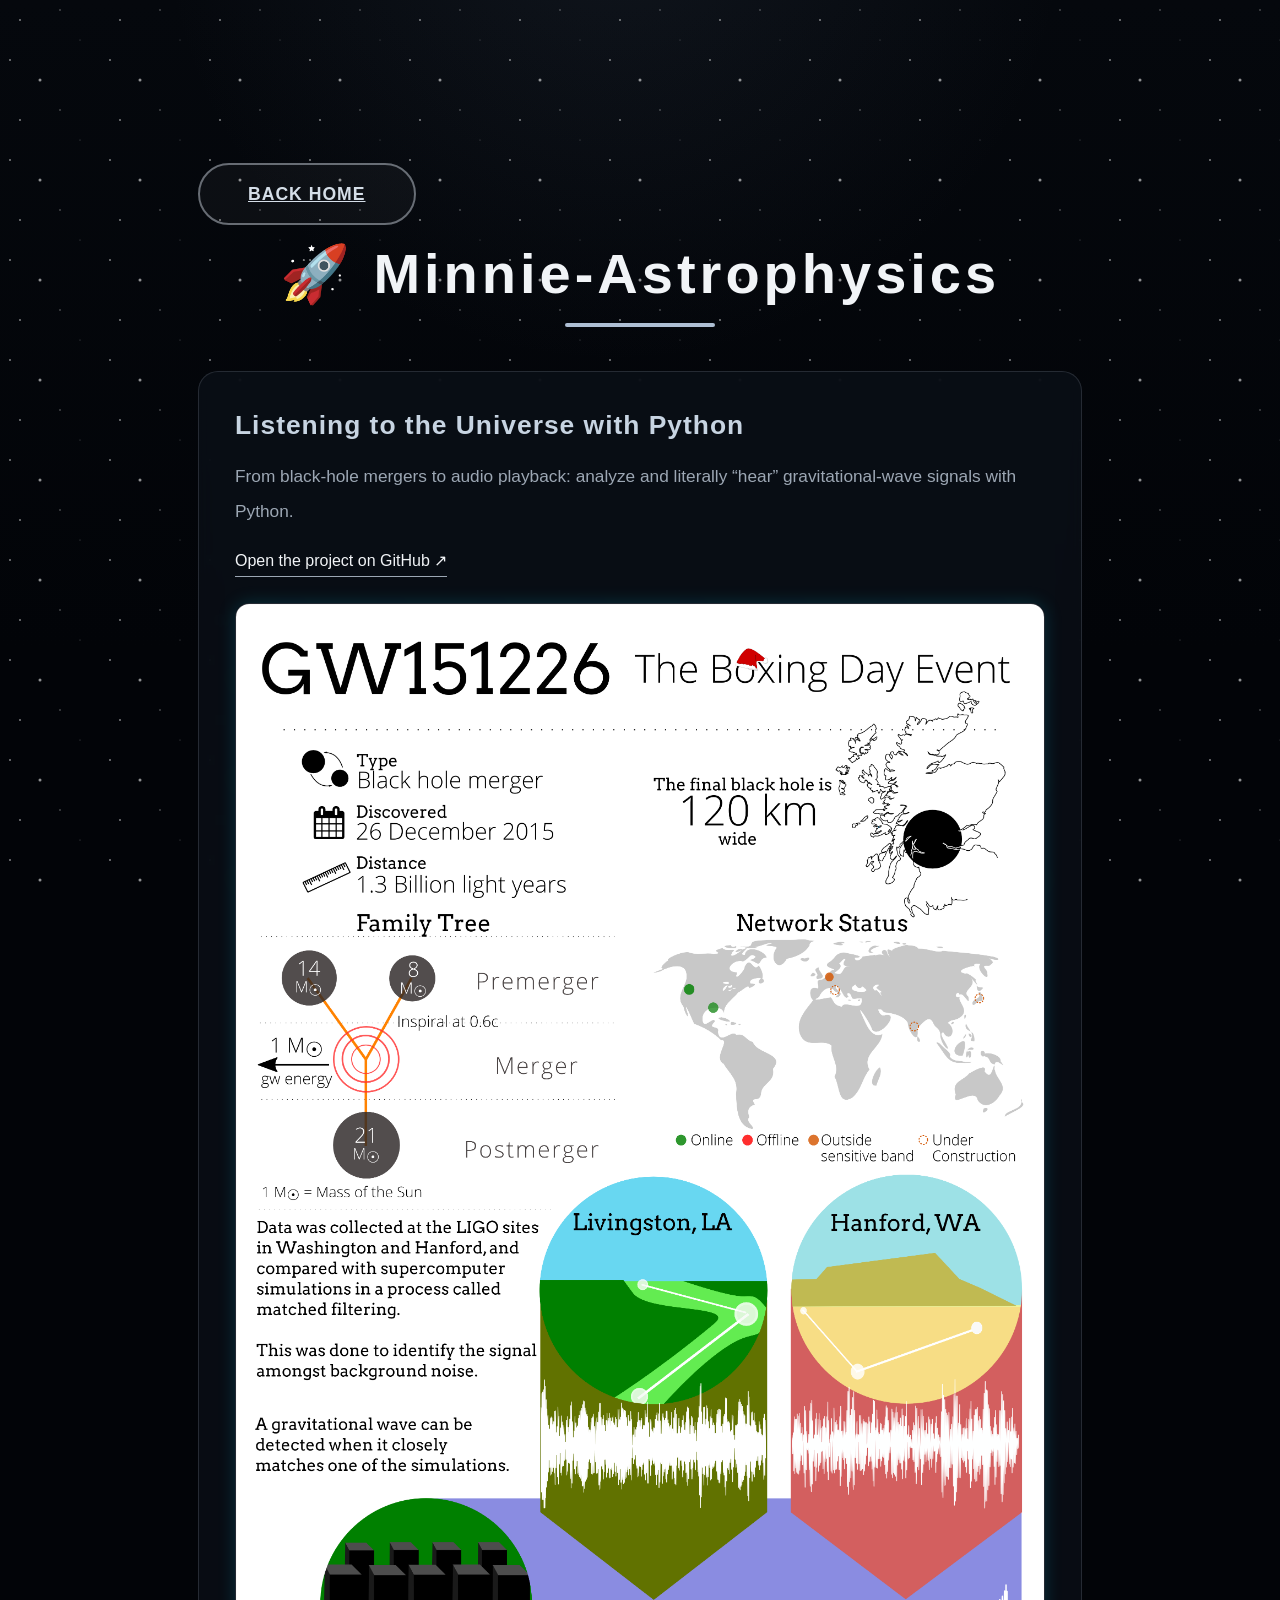
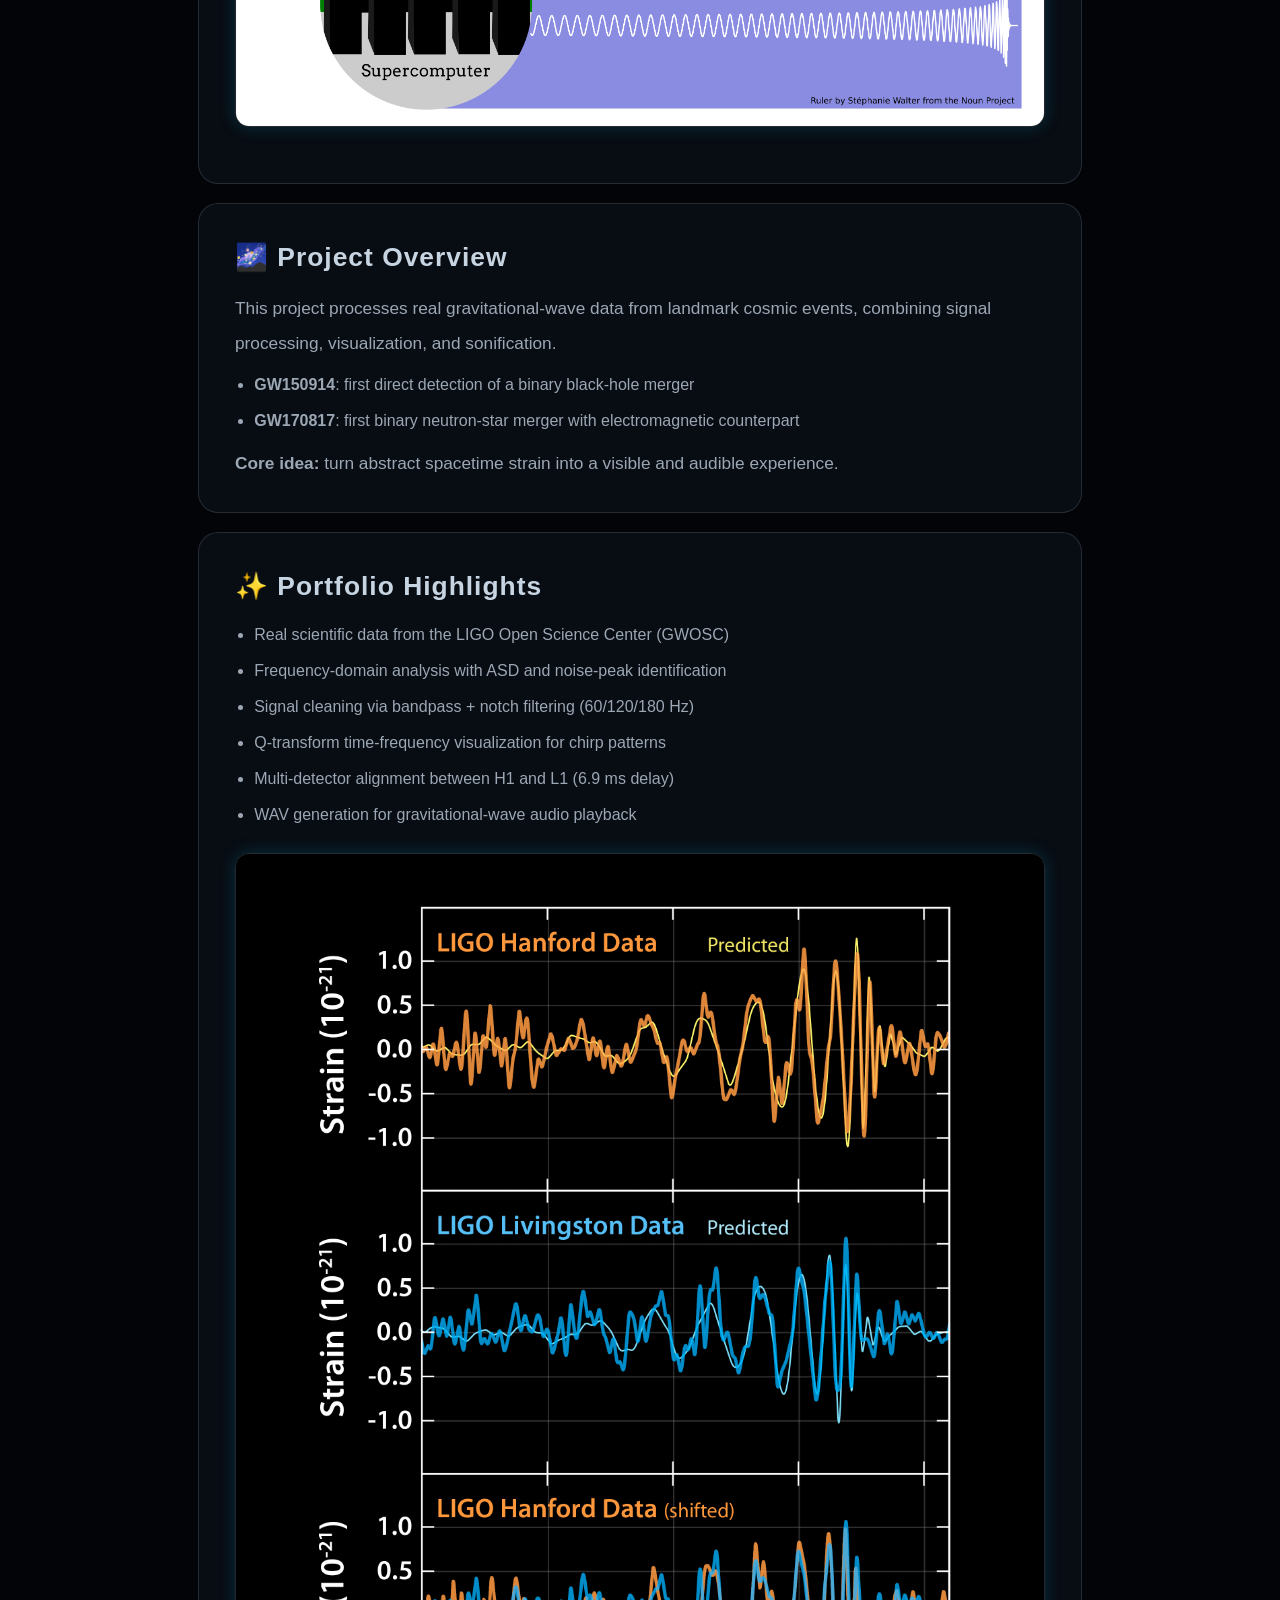
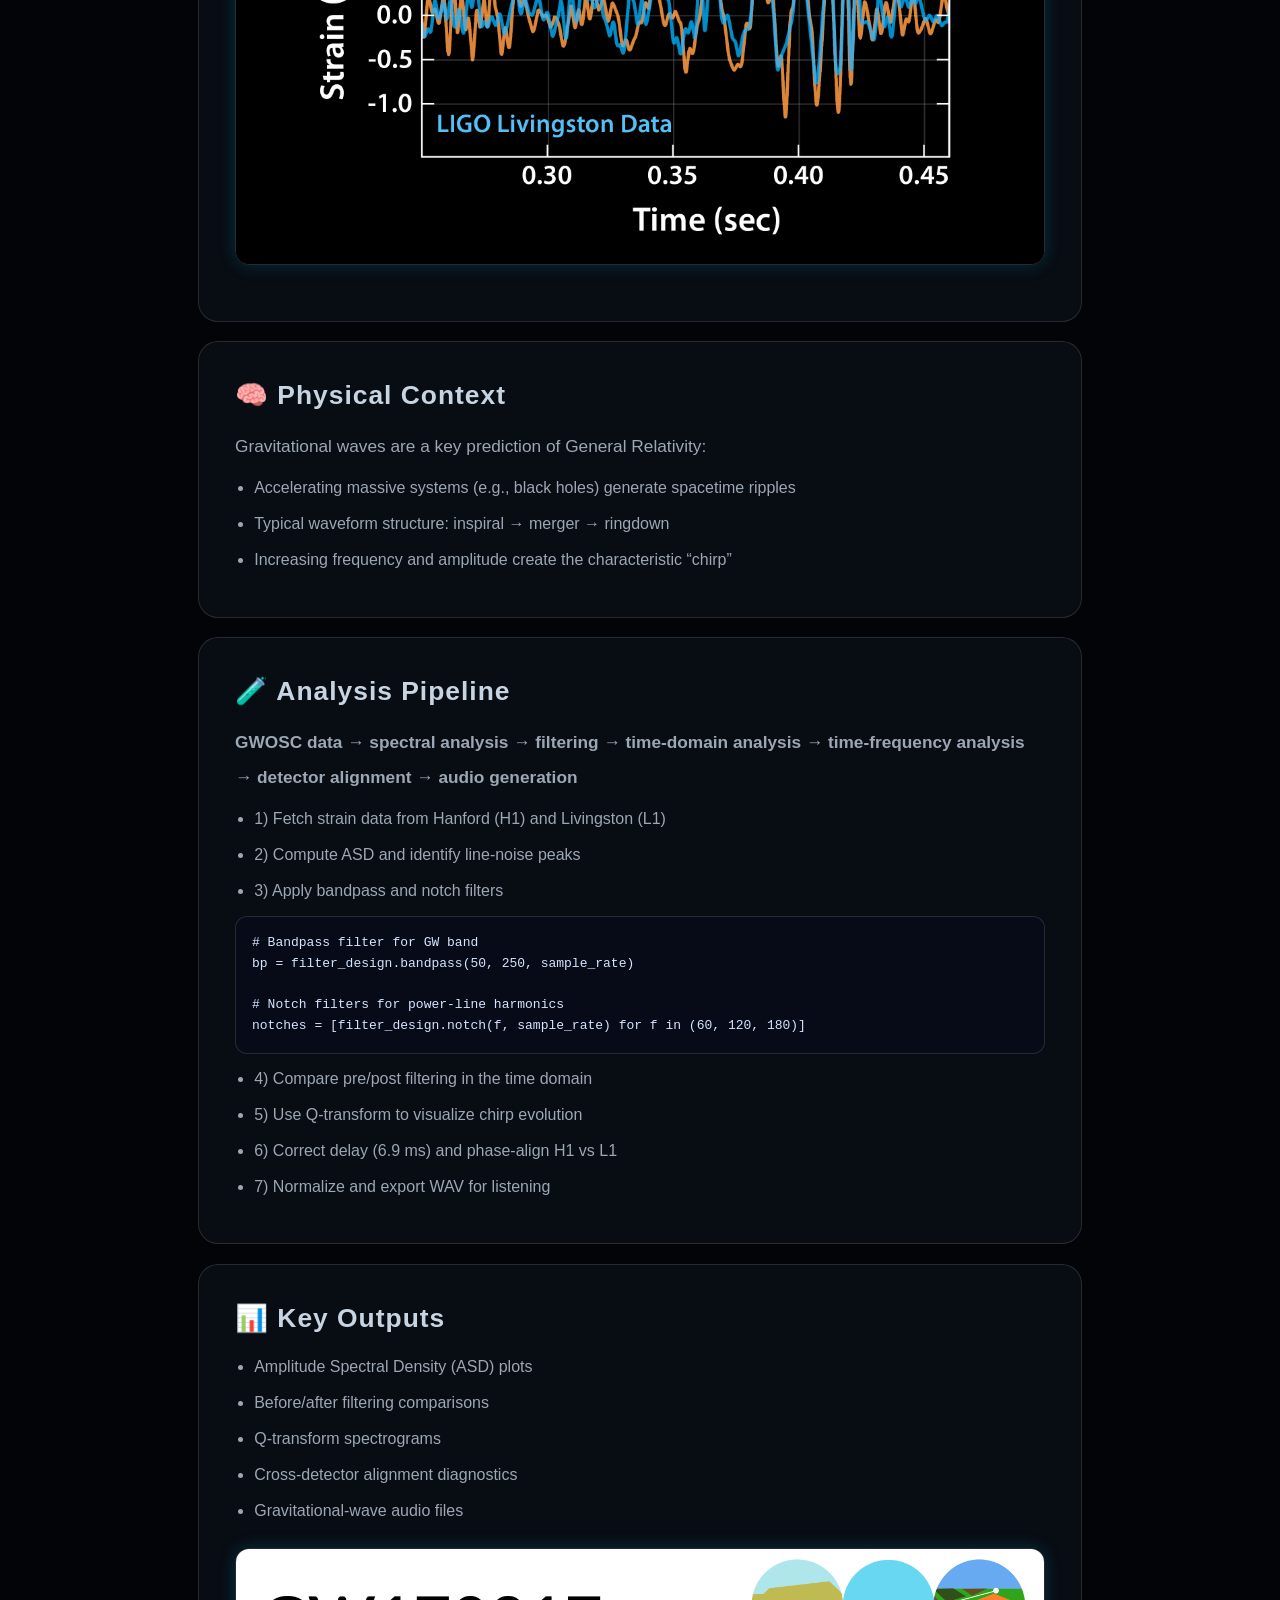
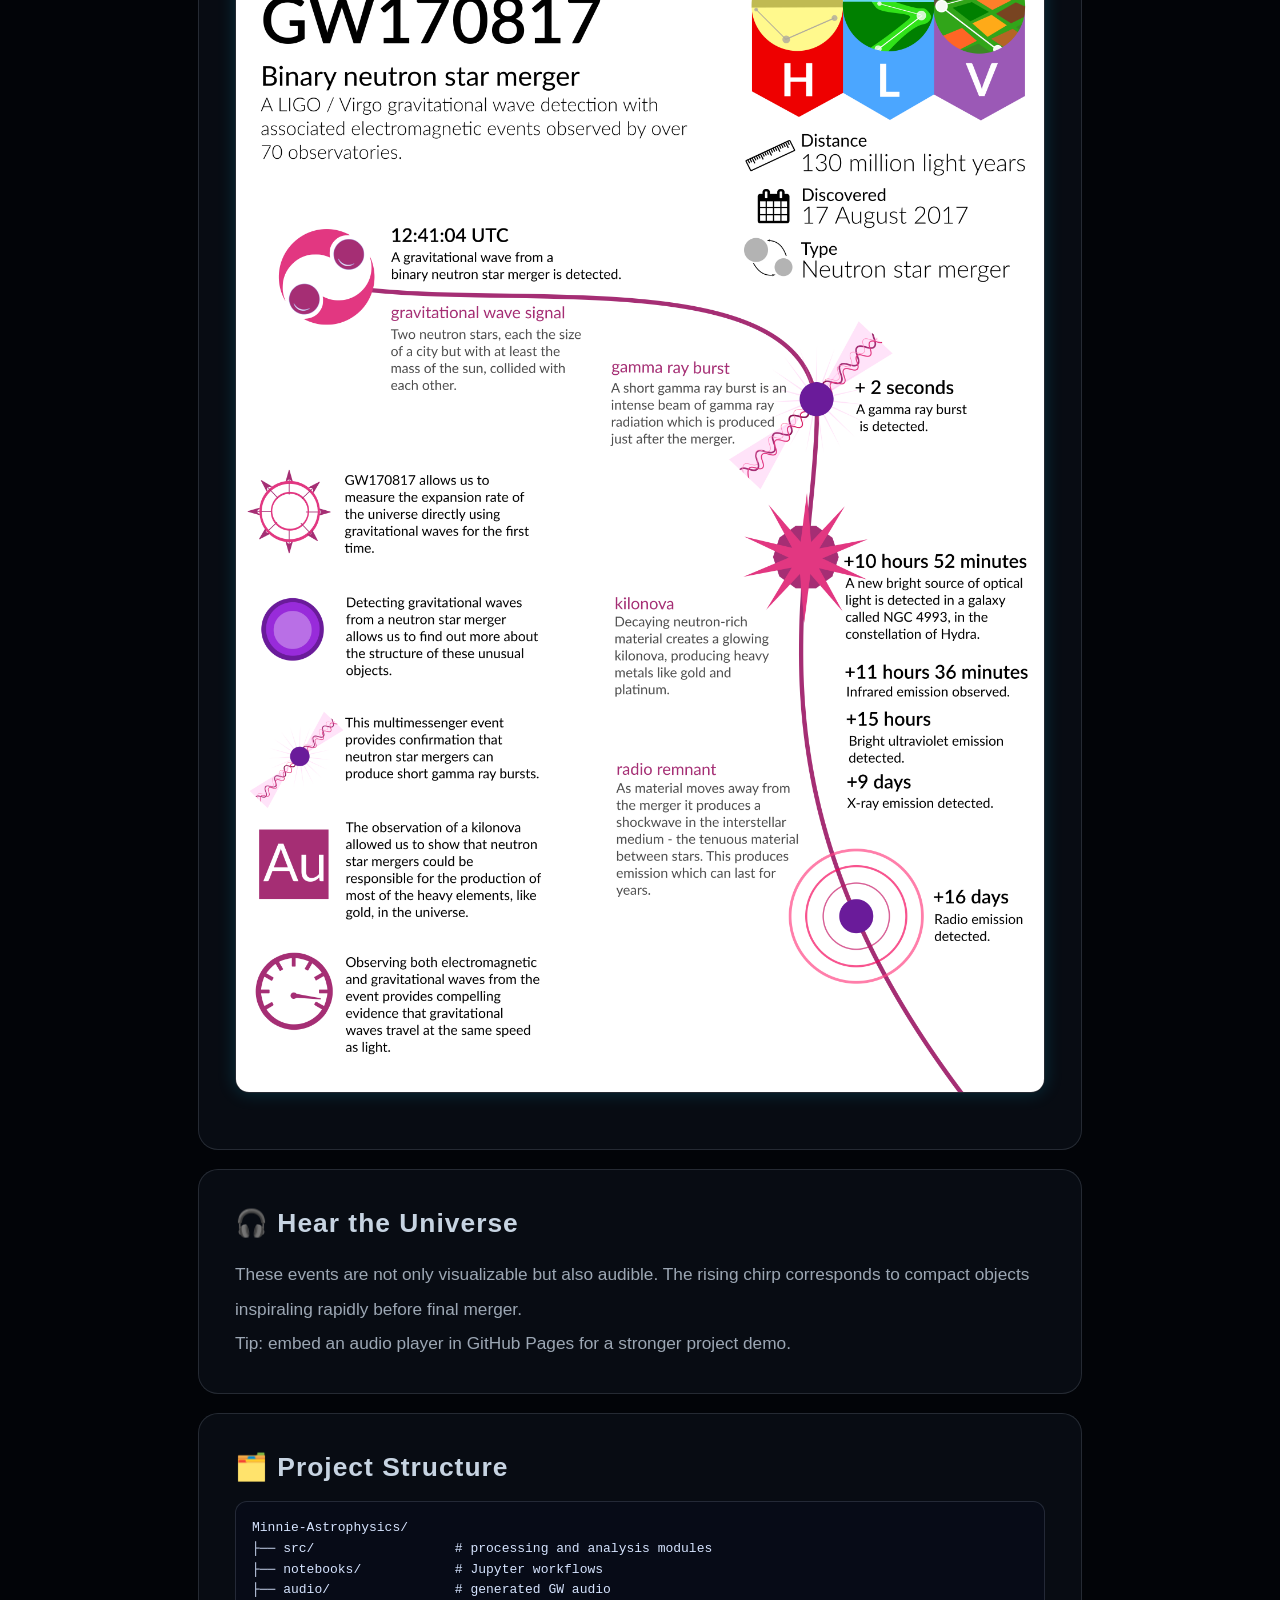
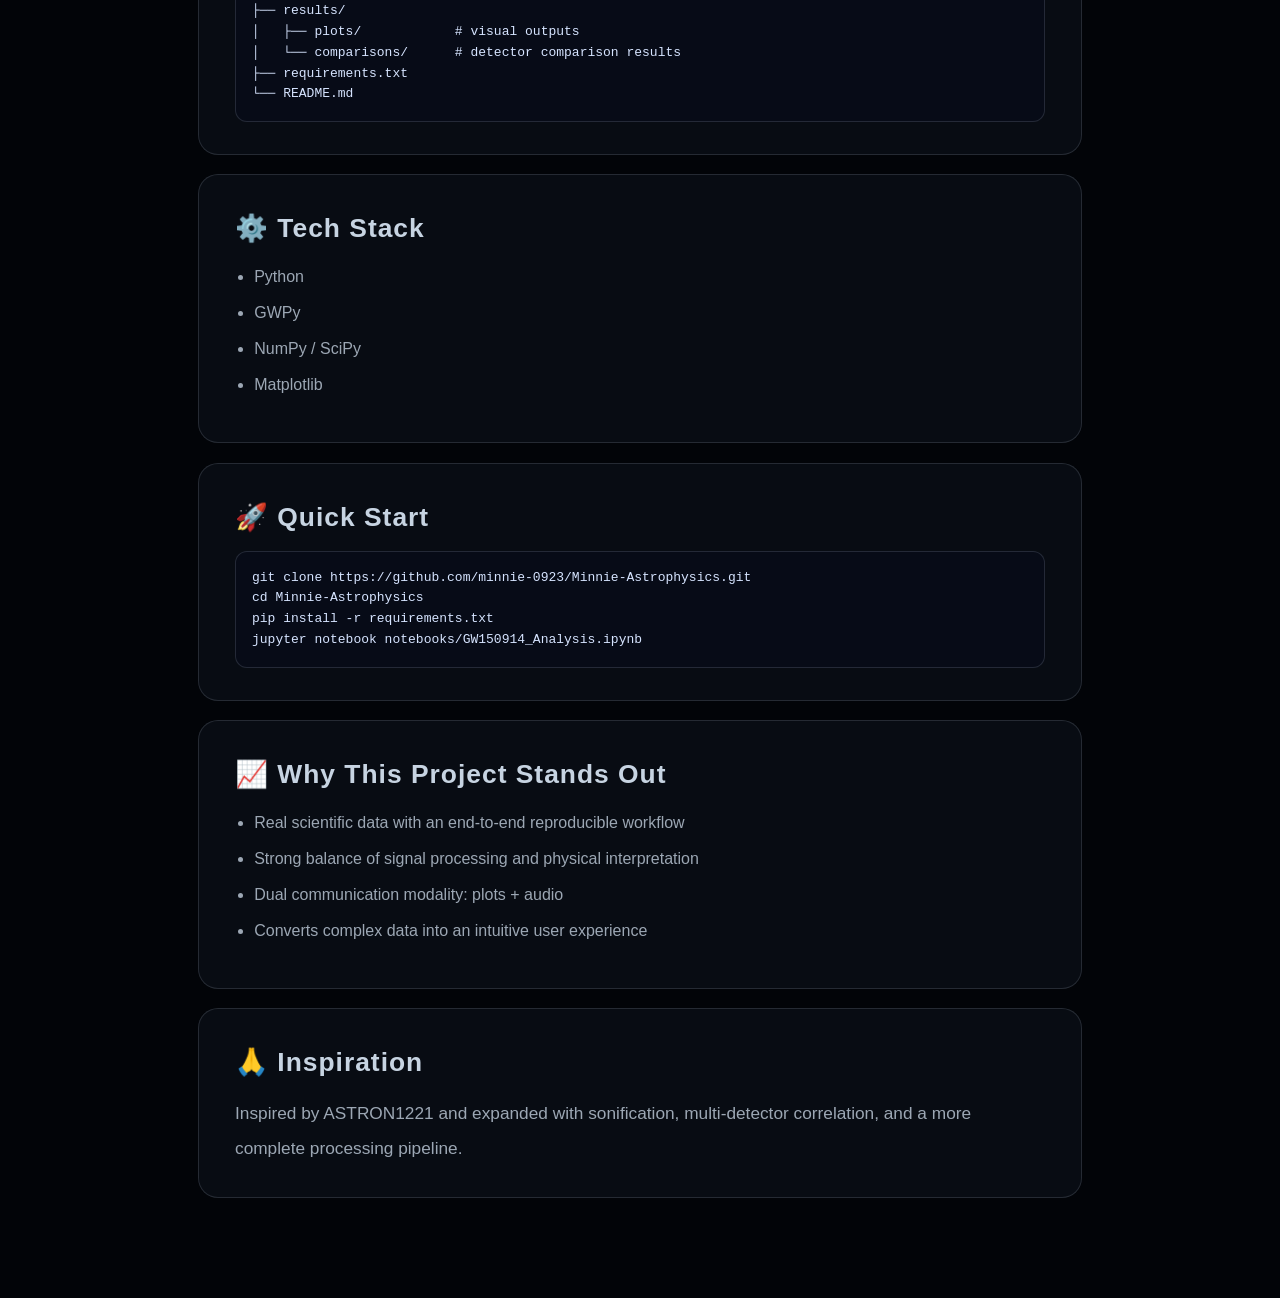
==== commit 462f427d: "Refresh astronomy homepage and project showcase" ====
--- a/minnie-astrophysics.html
+++ b/minnie-astrophysics.html
@@ -28,6 +28,14 @@
             margin: 0.8rem 0 1rem;
             box-shadow: 0 0 18px rgba(0, 212, 255, 0.18);
         }
+        .github-link {
+            display: inline-block;
+            margin: 1.2rem 0 0.8rem;
+            color: var(--text-primary);
+            text-decoration: none;
+            border-bottom: 1px solid var(--text-secondary);
+            padding-bottom: 0.2rem;
+        }
     </style>
 </head>
 <body>
@@ -44,6 +52,7 @@
                 <div class="about-block">
                     <h3>Listening to the Universe with Python</h3>
                     <p>From black-hole mergers to audio playback: analyze and literally “hear” gravitational-wave signals with Python.</p>
+                    <a class="github-link" href="https://github.com/minnie-0923/Minnie-Astrophysics" target="_blank" rel="noopener noreferrer">Open the project on GitHub ↗</a>
                     <img class="project-photo" src="assets/images/project/ligo-gw-style.png" alt="LIGO infographic image">
                 </div>
 
--- a/styles.css
+++ b/styles.css
@@ -777,8 +777,8 @@
 /* 项目介绍页面 */
 .projects-grid {
     display: grid;
-    grid-template-columns: repeat(auto-fit, minmax(320px, 1fr));
-    gap: 3rem;
+    grid-template-columns: repeat(4, minmax(0, 1fr));
+    gap: 1.5rem;
 }
 
 .project-card {
@@ -855,15 +855,21 @@
 }
 
 .project-info {
-    padding: 2.5rem;
+    padding: 2rem 1.5rem;
 }
 
 .project-info h3 {
-    font-size: 1.8rem;
+    font-size: 1.45rem;
     margin-bottom: 1.2rem;
     color: var(--text-primary);
     font-weight: 700;
     letter-spacing: 1px;
+}
+
+@media (max-width: 1100px) and (min-width: 769px) {
+    .projects-grid {
+        grid-template-columns: repeat(2, minmax(0, 1fr));
+    }
 }
 
 .project-info p {
@@ -1236,3 +1242,188 @@
     }
 }
 
+/* 2026 visual refresh: restrained deep-space palette */
+:root {
+    --primary-color: #aebfd4;
+    --secondary-color: #8e9db1;
+    --accent-color: #d9e1ea;
+    --neon-cyan: #c7d4e2;
+    --neon-purple: #9aa9bc;
+    --neon-pink: #d3dae4;
+    --bg-dark: #05080d;
+    --bg-darker: #020408;
+    --text-primary: #f1f4f7;
+    --text-secondary: #9ca7b4;
+    --card-bg: rgba(11, 16, 24, 0.78);
+    --border-color: rgba(185, 201, 218, 0.16);
+    --glow-color: rgba(151, 173, 196, 0.18);
+}
+
+body {
+    background-color: var(--bg-darker);
+    background-image:
+        radial-gradient(circle at 48% -10%, rgba(80, 98, 122, 0.14), transparent 38%),
+        linear-gradient(180deg, #05080d 0%, #020408 72%);
+    background-size: auto;
+    background-repeat: no-repeat;
+    background-attachment: fixed;
+}
+
+.stars { animation: none; opacity: 0.62; }
+.stars2, .stars3 { display: none; }
+
+.navbar {
+    background: rgba(3, 6, 11, 0.88);
+    box-shadow: 0 8px 40px rgba(0, 0, 0, 0.38);
+}
+
+.logo-text,
+.section-title,
+.title-line {
+    background: none;
+    -webkit-text-fill-color: currentColor;
+    color: var(--text-primary);
+    text-shadow: none;
+}
+
+.title-line { animation: none; }
+.title-line + .title-line { color: #aab6c3; }
+.hero-title { font-size: clamp(2.6rem, 6.2vw, 5rem); overflow-wrap: anywhere; }
+.logo-icon-wrapper { filter: grayscale(0.72) saturate(0.55); }
+
+.nav-link::after,
+.section-title::after {
+    background: #aebfd4;
+    box-shadow: none;
+}
+
+.nav-link:hover,
+.nav-link.active,
+.telescope-zone h2,
+.about-block h3,
+.contact-info h3,
+.project-link {
+    color: #d5dee8;
+    text-shadow: none;
+}
+
+.btn-primary {
+    background: #d5dde6;
+    color: #080b10;
+    border-color: #d5dde6;
+    box-shadow: none;
+}
+
+.btn-secondary,
+.telescope-btn,
+.lang-toggle {
+    color: #d5dee8;
+    border-color: rgba(213, 222, 232, 0.45);
+    background: rgba(213, 222, 232, 0.04);
+    box-shadow: none;
+}
+
+.project-image {
+    background: linear-gradient(145deg, #151d28, #080c12);
+}
+
+.project-card::after { display: none; }
+.project-tags span { color: #b6c1ce; background: rgba(182, 193, 206, 0.08); }
+
+.daily-sky {
+    max-width: 1320px;
+    width: 100%;
+    margin: 3rem auto 5rem;
+    padding: 0 3rem;
+}
+
+#home.tab-content.active {
+    display: flex;
+    flex-direction: column;
+}
+
+#home .daily-sky { order: 1; }
+#home .hero-section { order: 2; }
+#home .celestial-gallery { order: 3; }
+#home .telescope-zone { order: 4; }
+
+.daily-sky-heading {
+    display: flex;
+    align-items: end;
+    justify-content: space-between;
+    gap: 2rem;
+    margin-bottom: 1.35rem;
+}
+
+.daily-sky-kicker {
+    color: #8996a5;
+    font: 600 0.72rem/1.2 'Courier New', monospace;
+    letter-spacing: 0.2em;
+    margin-bottom: 0.65rem;
+}
+
+.daily-sky-heading h2 {
+    font-size: clamp(2rem, 4vw, 3.8rem);
+    line-height: 1;
+    letter-spacing: -0.035em;
+    font-weight: 650;
+}
+
+.daily-sky-date {
+    color: #7f8b99;
+    font: 0.86rem 'Courier New', monospace;
+    white-space: nowrap;
+}
+
+.daily-sky-card {
+    display: grid;
+    grid-template-columns: minmax(0, 1.8fr) minmax(300px, 0.8fr);
+    min-height: 520px;
+    overflow: hidden;
+    border: 1px solid rgba(185, 201, 218, 0.16);
+    border-radius: 4px;
+    background: #080c12;
+    box-shadow: 0 30px 90px rgba(0, 0, 0, 0.45);
+}
+
+.daily-sky-media { min-height: 520px; background: #020408; }
+.daily-sky-media img,
+.daily-sky-media iframe { width: 100%; height: 100%; min-height: 520px; object-fit: cover; border: 0; display: block; }
+.daily-sky-media [hidden] { display: none; }
+
+.daily-sky-copy {
+    display: flex;
+    flex-direction: column;
+    justify-content: center;
+    padding: clamp(2rem, 5vw, 4rem);
+    border-left: 1px solid var(--border-color);
+}
+
+.daily-sky-status {
+    color: #8390a0;
+    font: 0.72rem/1.4 'Courier New', monospace;
+    letter-spacing: 0.13em;
+    text-transform: uppercase;
+    margin-bottom: 1.4rem;
+}
+
+.daily-sky-copy h3 { font-size: clamp(1.55rem, 2.4vw, 2.25rem); line-height: 1.2; margin-bottom: 1.3rem; }
+.daily-sky-copy > p:not(.daily-sky-status) { color: var(--text-secondary); line-height: 1.75; display: -webkit-box; -webkit-line-clamp: 7; -webkit-box-orient: vertical; overflow: hidden; }
+.daily-sky-link { color: #d5dee8; text-decoration: none; margin-top: 2rem; width: fit-content; border-bottom: 1px solid #657386; padding-bottom: 0.3rem; }
+.daily-sky-link:hover { border-color: #d5dee8; }
+
+@media (max-width: 820px) {
+    .daily-sky { padding: 0 1.5rem; }
+    .daily-sky-card { grid-template-columns: 1fr; min-height: 0; }
+    .daily-sky-media,
+    .daily-sky-media img,
+    .daily-sky-media iframe { min-height: 300px; height: 48vw; }
+    .daily-sky-copy { border-left: 0; border-top: 1px solid var(--border-color); }
+}
+
+@media (max-width: 1080px) {
+    .nav-container { padding-inline: 1.5rem; }
+    .nav-menu { gap: 1rem; }
+    .logo-text { font-size: 1.3rem; }
+    .logo-subtitle { display: none; }
+}
